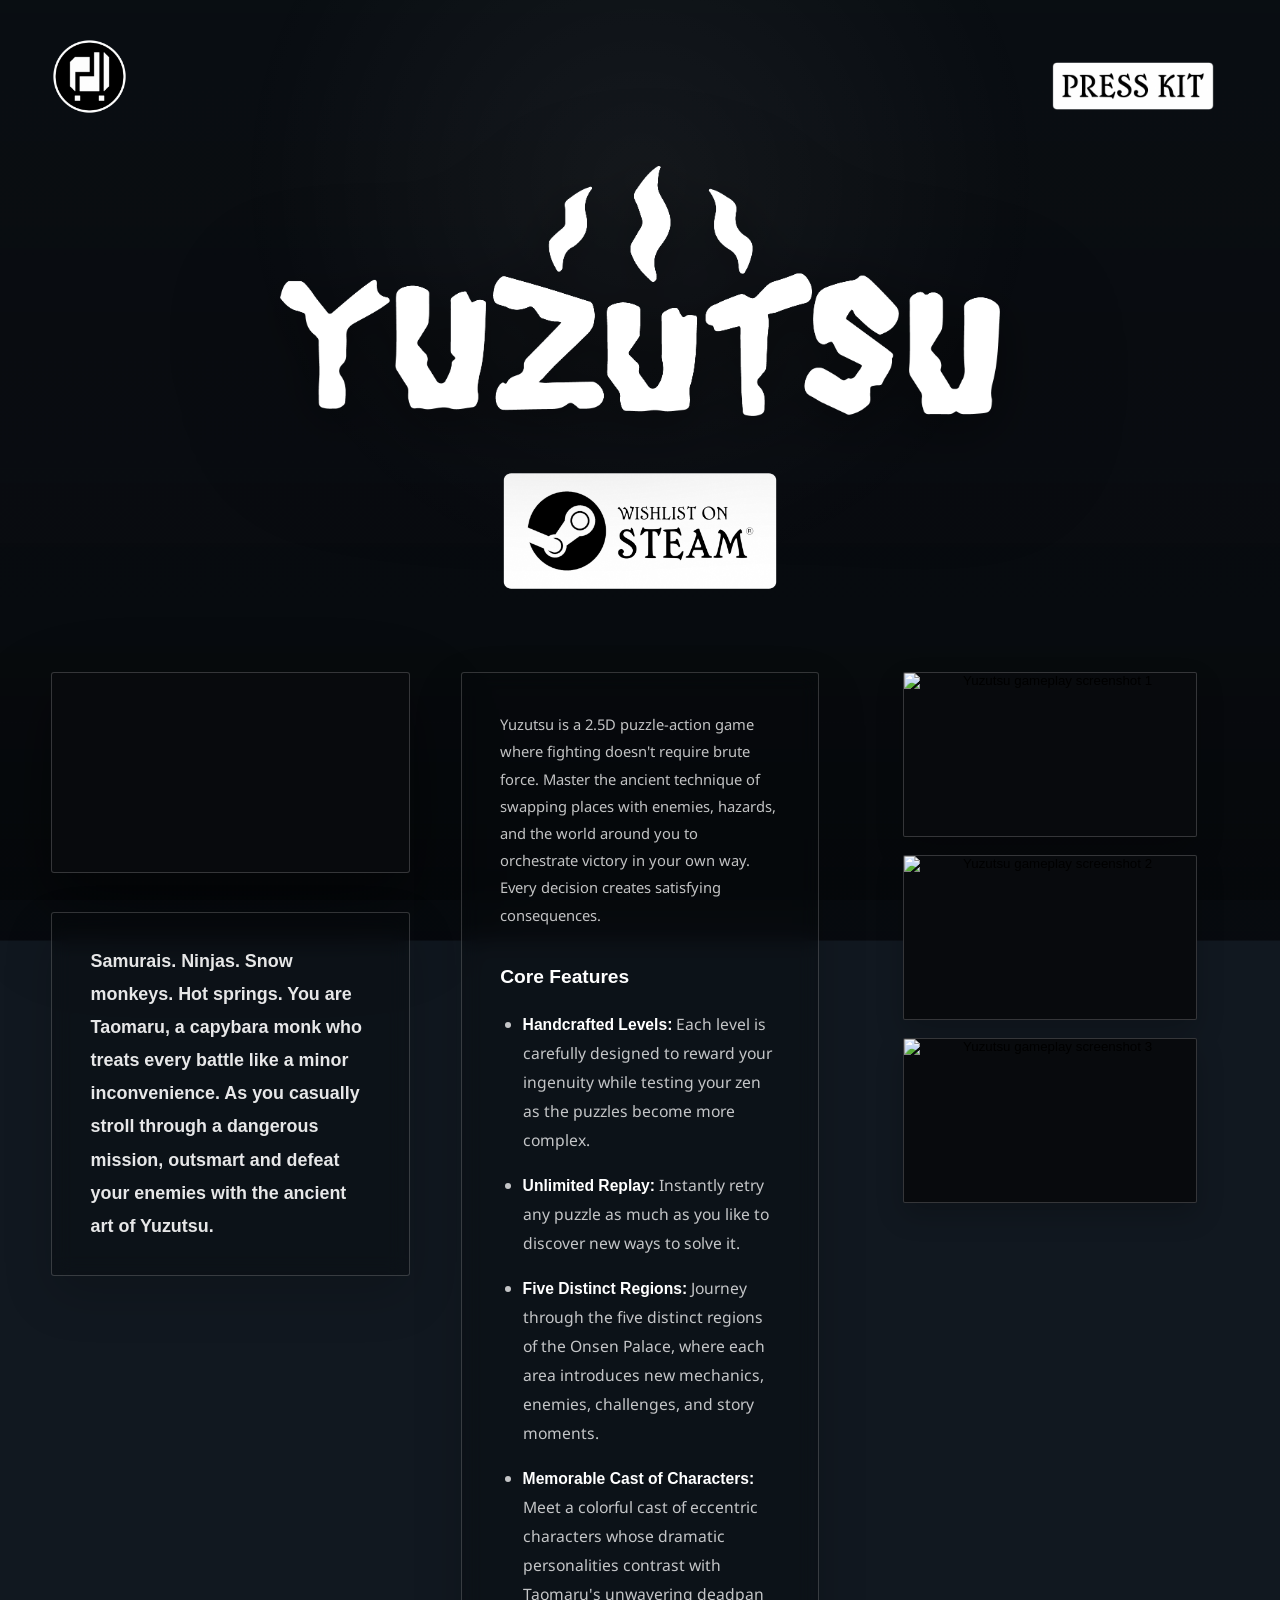
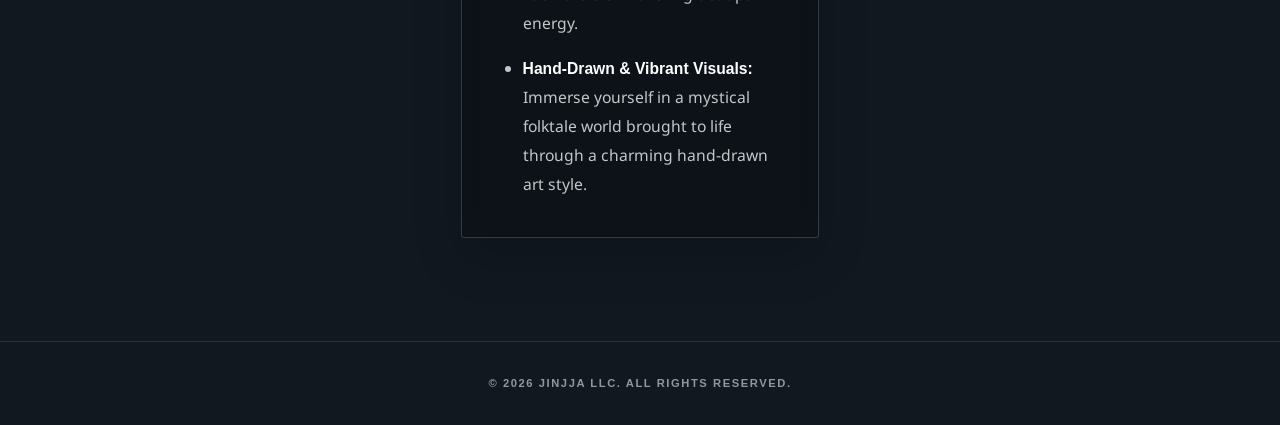
==== yuzutsu.html @ 68c14e81 "Complete Yuzutsu Page" ====
<!DOCTYPE html>
<html lang="en">
<head>
    <meta charset="UTF-8">
    <meta name="viewport" content="width=device-width, initial-scale=1.0">
    <meta name="description" content="Yuzutsu is a 2.5D action-puzzle game by JINJJA.">

    <title>YUZUTSU</title>

    <link rel="icon" type="image/png" href="assets/images/yuzutsu/yuzutsu-favicon.png">

    <link rel="stylesheet" href="css/yuzutsu.css">
    <script src="js/yuzutsu.js" defer></script>
</head>

<body>

<header class="game-header">
    <a class="home-button"
       href="index.html"
       aria-label="Return to the JINJJA homepage">
        <img src="assets/images/jinjja/jinjja-monogram2.png"
             alt=""
             aria-hidden="true">
    </a>

    <a class="press-kit-button"
       href="YOUR_GOOGLE_DRIVE_PRESS_KIT_LINK"
       target="_blank"
       rel="noopener noreferrer">
        <img src="assets/images/yuzutsu/yuzutsu-kit.png"
             alt="Open the Yuzutsu press kit">
    </a>
</header>

<main class="game-page">

<section class="game-hero" aria-labelledby="game-title">
    <h1 id="game-title" class="sr-only">Yuzutsu</h1>

    <img class="game-logo"
         src="assets/images/yuzutsu/yuzutsu-logo.png"
         alt="Yuzutsu">

    <a class="steam-cta"
       href="YOUR_STEAM_STORE_LINK"
       target="_blank"
       rel="noopener noreferrer">

        <img class="steam-cta__image"
             src="assets/images/yuzutsu/steam-wishlist.png"
             alt="Wishlist Yuzutsu on Steam">
    </a>
</section>

<section class="game-content"
         aria-label="Yuzutsu game information">

    <div class="game-content__left">

        <section class="trailer-section">
            <div class="trailer-frame">
                <iframe
                    src="https://www.youtube.com/embed/YOUR_VIDEO_ID"
                    title="Yuzutsu trailer"
                    loading="lazy"
                    allow="accelerometer; autoplay; clipboard-write; encrypted-media; gyroscope; picture-in-picture; web-share"
                    allowfullscreen>
                </iframe>
            </div>
        </section>

        <section class="short-description">
            <p>
                Samurais. Ninjas. Snow monkeys. Hot springs.
                You are Taomaru, a capybara monk who treats every battle
                like a minor inconvenience. As you casually stroll through
                a dangerous mission, outsmart and defeat your enemies with
                the ancient art of Yuzutsu.
            </p>
        </section>

    </div>

    <div class="game-content__middle">

        <section class="long-description">

            <p>
                Yuzutsu is a 2.5D puzzle-action game where fighting doesn't
                require brute force. Master the ancient technique of swapping
                places with enemies, hazards, and the world around you to
                orchestrate victory in your own way. Every decision creates
                satisfying consequences.
            </p>

            <h2 class="features-title">
                Core Features
            </h2>

            <ul class="feature-list">
                <li>
                    <strong>Handcrafted Levels:</strong>
                    Each level is carefully designed to reward your ingenuity
                    while testing your zen as the puzzles become more complex.
                </li>

                <li>
                    <strong>Unlimited Replay:</strong>
                    Instantly retry any puzzle as much as you like to discover
                    new ways to solve it.
                </li>

                <li>
                    <strong>Five Distinct Regions:</strong>
                    Journey through the five distinct regions of the Onsen Palace,
                    where each area introduces new mechanics, enemies,
                    challenges, and story moments.
                </li>

                <li>
                    <strong>Memorable Cast of Characters:</strong>
                    Meet a colorful cast of eccentric characters whose dramatic
                    personalities contrast with Taomaru's unwavering deadpan energy.
                </li>

                <li>
                    <strong>Hand-Drawn & Vibrant Visuals:</strong>
                    Immerse yourself in a mystical folktale world brought to life
                    through a charming hand-drawn art style.
                </li>
            </ul>

        </section>

    </div>

    <div class="game-content__right">

        <section class="gallery">

            <div class="gallery-grid">

                <button class="gallery-item"
                        type="button"
                        data-full-image="assets/images/yuzutsu/screenshots/screenshot-01.png"
                        aria-label="View screenshot 1">
                    <img src="assets/images/yuzutsu/screenshots/screenshot-01.png"
                         alt="Yuzutsu gameplay screenshot 1">
                </button>

                <button class="gallery-item"
                        type="button"
                        data-full-image="assets/images/yuzutsu/screenshots/screenshot-02.png"
                        aria-label="View screenshot 2">
                    <img src="assets/images/yuzutsu/screenshots/screenshot-02.png"
                         alt="Yuzutsu gameplay screenshot 2">
                </button>

                <button class="gallery-item"
                        type="button"
                        data-full-image="assets/images/yuzutsu/screenshots/screenshot-03.png"
                        aria-label="View screenshot 3">
                    <img src="assets/images/yuzutsu/screenshots/screenshot-03.png"
                         alt="Yuzutsu gameplay screenshot 3">
                </button>

                <!-- <button class="gallery-item"
                        type="button"
                        data-full-image="assets/images/yuzutsu/screenshots/screenshot-04.png"
                        aria-label="View screenshot 4">
                    <img src="assets/images/yuzutsu/screenshots/screenshot-04.png"
                         alt="Yuzutsu gameplay screenshot 4">
                </button>

                <button class="gallery-item"
                        type="button"
                        data-full-image="assets/images/yuzutsu/screenshots/screenshot-05.png"
                        aria-label="View screenshot 5">
                    <img src="assets/images/yuzutsu/screenshots/screenshot-05.png"
                         alt="Yuzutsu gameplay screenshot 5">
                </button> -->

            </div>

        </section>

    </div>

</section>

</main>

<div class="lightbox"
     aria-hidden="true"
     role="dialog"
     aria-modal="true"
     aria-label="Screenshot viewer">

    <button class="lightbox__close"
            type="button"
            aria-label="Close screenshot">
        ×
    </button>

    <img class="lightbox__image"
         src=""
         alt="">
</div>

<footer class="site-footer">
    <p>&copy; 2026 JINJJA LLC. All rights reserved.</p>
</footer>

</body>
</html>
---- css/yuzutsu.css ----
/* =========================================================
   YUZUTSU — GAME PAGE
   ========================================================= */

@font-face {
    font-family: "Yuzutsu Body";
    src: url("../assets/fonts/NotoSans-Regular.ttf")
        format("truetype");
    font-weight: 400;
    font-style: normal;
    font-display: swap;
}

@font-face {
    font-family: "Yuzutsu Body";
    src: url("../assets/fonts/NotoSans-SemiBold.ttf")
        format("truetype");
    font-weight: 600;
    font-style: normal;
    font-display: swap;
}


/* ---------------------------------------------------------
   VARIABLES
   --------------------------------------------------------- */

:root {
    --color-text: #ffffff;
    --color-muted: rgba(255, 255, 255, 0.76);
    --color-border: rgba(255, 255, 255, 0.18);
    --color-panel: rgba(8, 10, 13, 0.48);
    --color-panel-strong: rgba(8, 10, 13, 0.68);
    --color-overlay-top: rgba(7, 9, 12, 0.66);
    --color-overlay-bottom: rgba(7, 9, 12, 0.84);
    --color-focus: #f0b34f;

    --page-width: 1600px;
    --page-padding: clamp(1.25rem, 4vw, 4rem);
    --section-gap: clamp(3.5rem, 7vw, 7rem);

    --transition-fast: 180ms ease;
    --transition-medium: 400ms cubic-bezier(0.22, 1, 0.36, 1);
}


/* ---------------------------------------------------------
   RESET
   --------------------------------------------------------- */

*,
*::before,
*::after {
    box-sizing: border-box;
}

html {
    scroll-behavior: smooth;
}

body {
    position: relative;

    min-height: 100vh;
    margin: 0;

    background-color: #111820;
    color: var(--color-text);

    font-family:
        "Yuzutsu Body",
        "Noto Sans",
        Arial,
        Helvetica,
        sans-serif;

    line-height: 1.7;

    overflow-x: hidden;
}

img {
    display: block;
    max-width: 100%;
}

a {
    color: inherit;
}

button,
iframe {
    border: 0;
}

button,
a {
    -webkit-tap-highlight-color: transparent;
}


/* ---------------------------------------------------------
   BACKGROUND
   --------------------------------------------------------- */

body::before {
    content: "";

    position: fixed;
    inset: -1.5rem;

    z-index: -2;

    background:
        linear-gradient(
            to bottom,
            var(--color-overlay-top),
            var(--color-overlay-bottom)
        ),
        url("../assets/images/yuzutsu/yuzutsu-bg.png")
        center center / cover no-repeat;

    transform: scale(1.035);
}

body::after {
    content: "";

    position: fixed;
    inset: 0;

    z-index: -1;

    background:
        radial-gradient(
            circle at 50% 20%,
            rgba(255, 255, 255, 0.05),
            transparent 42%
        ),
        linear-gradient(
            to bottom,
            transparent 60%,
            rgba(0, 0, 0, 0.22)
        );

    pointer-events: none;
}


/* ---------------------------------------------------------
   ACCESSIBILITY
   --------------------------------------------------------- */

.sr-only {
    position: absolute;

    width: 1px;
    height: 1px;

    padding: 0;
    margin: -1px;

    overflow: hidden;
    clip: rect(0, 0, 0, 0);

    white-space: nowrap;
    border: 0;
}

:focus-visible {
    outline: 3px solid var(--color-focus);
    outline-offset: 5px;
}


/* ---------------------------------------------------------
   FIXED HEADER CONTROLS
   --------------------------------------------------------- */

.game-header {
    position: fixed;
    top: 0;
    left: 0;

    z-index: 1000;

    width: 100%;

    display: flex;
    align-items: flex-start;
    justify-content: space-between;

    padding:
        clamp(1.25rem, 3vw, 2.5rem)
        var(--page-padding);

    pointer-events: none;
}

.home-button,
.press-kit-button {
    display: block;

    pointer-events: auto;

    text-decoration: none;

    transition:
        transform var(--transition-medium),
        opacity var(--transition-fast),
        filter var(--transition-fast);
}


/* Home button */

.home-button {
    width: clamp(3.75rem, 6vw, 5rem);
    aspect-ratio: 1;
}

.home-button img {
    width: 100%;
    height: 100%;

    object-fit: contain;
}


/* Press Kit button */

.press-kit-button {
    width: clamp(145px, 15vw, 210px);
}

.press-kit-button img {
    width: 100%;
    height: auto;
}


/* Shared hover */

.home-button:hover,
.press-kit-button:hover {
    transform: translateY(-2px) scale(1.035);
    filter: brightness(1.08);
}

.home-button:active,
.press-kit-button:active {
    transform: scale(0.97);
}


/* ---------------------------------------------------------
   MAIN PAGE
   --------------------------------------------------------- */

.game-page {
    width: min(
        calc(100% - (var(--page-padding) * 2)),
        var(--page-width)
    );

    margin-inline: auto;

    padding:
        clamp(8rem, 13vw, 12rem)
        0
        clamp(5rem, 8vw, 8rem);
}


/* ---------------------------------------------------------
   GAME HERO
   --------------------------------------------------------- */

.game-hero {
    display: flex;
    flex-direction: column;
    align-items: center;

    text-align: center;

    margin-bottom: clamp(3rem, 5vw, 5rem);
}

.game-logo {
    width: min(720px, 78vw);
    height: auto;

    filter:
        drop-shadow(0 10px 22px rgba(0, 0, 0, 0.35))
        drop-shadow(0 24px 60px rgba(0, 0, 0, 0.28));
}


/* Steam image CTA */

.steam-cta {
    display: block;

    width: clamp(220px, 24vw, 310px);

    margin-top: clamp(1.75rem, 3vw, 2.75rem);

    text-decoration: none;

    transition:
        transform var(--transition-medium),
        filter var(--transition-fast);
}

.steam-cta__image,
.steam-cta__icon {
    width: 100%;
    height: auto;
}

.steam-cta:hover {
    transform: translateY(-3px) scale(1.025);
    filter:
        brightness(1.08)
        drop-shadow(0 14px 22px rgba(0, 0, 0, 0.25));
}

.steam-cta:active {
    transform: scale(0.98);
}


/* ---------------------------------------------------------
   THREE-COLUMN CONTENT
   --------------------------------------------------------- */

.game-content {
    display: grid;

    grid-template-columns:
        repeat(3, minmax(0, 1fr));

    gap: clamp(2rem, 4vw, 3.5rem);

    align-items: start;
}

.game-content__left,
.game-content__middle,
.game-content__right {
    min-width: 0;

    display: flex;
    flex-direction: column;
    align-items: stretch;
}

.game-content__left {
    gap: clamp(1.75rem, 3vw, 3rem);
}

.game-content__middle {
    gap: clamp(2rem, 3vw, 3rem);
}

.game-content__right {
    gap: clamp(1rem, 2vw, 1.5rem);
}


/* ---------------------------------------------------------
   TRAILER
   --------------------------------------------------------- */

.trailer-section {
    width: 100%;
}

.trailer-frame {
    position: relative;

    width: 100%;
    aspect-ratio: 16 / 9;

    overflow: hidden;

    background-color: #080a0d;
    border: 1px solid var(--color-border);
    border-radius: 3px;

    box-shadow:
        0 20px 45px rgba(0, 0, 0, 0.25),
        0 45px 100px rgba(0, 0, 0, 0.24);
}

.trailer-frame iframe {
    position: absolute;
    inset: 0;

    width: 100%;
    height: 100%;
}


/* ---------------------------------------------------------
   TEXT BLOCKS
   --------------------------------------------------------- */

.short-description,
.long-description {
    width: 100%;
    height: auto;
    min-height: 0;

    padding:
        clamp(1.35rem, 2.5vw, 2rem)
        clamp(1.5rem, 3vw, 2.5rem);

    overflow: visible;

    background-color: rgba(8, 10, 13, 0.36);

    border: 1px solid var(--color-border);
    border-radius: 3px;

    backdrop-filter: blur(10px);
    -webkit-backdrop-filter: blur(10px);

    box-shadow:
        0 20px 50px rgba(0, 0, 0, 0.16);
}

.long-description {
    padding:
        clamp(1.75rem, 3vw, 2.75rem)
        clamp(1.6rem, 3vw, 2.75rem);
}

/* Shared paragraph settings */
.short-description p,
.long-description p {
    margin: 0 0 1.25rem;

    color: var(--color-muted);

    line-height: 1.85;

    white-space: normal;
    overflow-wrap: break-word;
}

.short-description p:last-child,
.long-description p:last-child {
    margin-bottom: 0;
}

/* Short description (keep larger) */
.short-description p {
    color: rgba(255, 255, 255, 0.9);

    font-size: clamp(1.02rem, 1.4vw, 1.15rem);
    font-weight: 600;
}

/* Long description (slightly smaller) */
.long-description p {
    font-size: clamp(0.92rem, 1.05vw, 1rem);
}

/* ---------------------------------------------------------
   FEATURE LIST
   --------------------------------------------------------- */

.features-title {
    margin:
        2rem 0
        1rem;

    color: white;

    font-family:
        "Yuzutsu Body",
        "Noto Sans",
        Arial,
        sans-serif;

    font-size: clamp(1.15rem, 1.5vw, 1.35rem);
    font-weight: 700;
}

.feature-list {
    margin: 0;
    padding-left: 1.4rem;

    list-style-type: disc;

    color: var(--color-muted);

    font-size: clamp(0.98rem, 1.2vw, 1.08rem);
    line-height: 1.85;
}

.feature-list li {
    margin-bottom: 1rem;
}

.feature-list li:last-child {
    margin-bottom: 0;
}

.feature-list strong {
    color: white;
    font-weight: 700;
}

/* ---------------------------------------------------------
   SCREENSHOT GALLERY
   --------------------------------------------------------- */

.gallery {
    width: 82%;
    margin-inline: auto;
}

.gallery-grid {
    display: grid;
    grid-template-columns: 1.05fr;

    gap: clamp(0.75rem, 1.4vw, 1.1rem);
}

.gallery-item {
    position: relative;

    width: 100%;
    aspect-ratio: 16 / 9;

    padding: 0;

    overflow: hidden;

    background-color: #080a0d;
    border: 1px solid var(--color-border);
    border-radius: 2px;

    cursor: pointer;

    box-shadow:
        0 12px 28px rgba(0, 0, 0, 0.2);

    transition:
        transform var(--transition-medium),
        filter var(--transition-fast),
        border-color var(--transition-fast);
}

.gallery-item img {
    width: 100%;
    height: 100%;

    object-fit: cover;

    transition: transform 650ms cubic-bezier(0.22, 1, 0.36, 1);
}

.gallery-item::after {
    content: "";

    position: absolute;
    inset: 0;

    background:
        linear-gradient(
            to top,
            rgba(0, 0, 0, 0.18),
            transparent 55%
        );

    opacity: 0;

    transition: opacity var(--transition-fast);
}

.gallery-item:hover {
    transform: translateY(-4px);
    filter: brightness(1.08);
    border-color: rgba(255, 255, 255, 0.38);
}

.gallery-item:hover img {
    transform: scale(1.045);
}

.gallery-item:hover::after {
    opacity: 1;
}


/* ---------------------------------------------------------
   LIGHTBOX
   --------------------------------------------------------- */

.lightbox {
    position: fixed;
    inset: 0;

    z-index: 2000;

    display: grid;
    place-items: center;

    padding: clamp(1rem, 4vw, 4rem);

    background-color: rgba(0, 0, 0, 0.9);

    opacity: 0;
    visibility: hidden;
    pointer-events: none;

    transition:
        opacity var(--transition-medium),
        visibility var(--transition-medium);
}

.lightbox.is-open {
    opacity: 1;
    visibility: visible;
    pointer-events: auto;
}

.lightbox__image {
    max-width: min(92vw, 1500px);
    max-height: 86vh;

    object-fit: contain;

    border: 1px solid rgba(255, 255, 255, 0.24);

    box-shadow:
        0 30px 100px rgba(0, 0, 0, 0.55);

    transform: scale(0.96);

    transition: transform var(--transition-medium);
}

.lightbox.is-open .lightbox__image {
    transform: scale(1);
}

.lightbox__close {
    position: absolute;
    top: clamp(1rem, 3vw, 2rem);
    right: clamp(1rem, 3vw, 2rem);

    width: 3.25rem;
    height: 3.25rem;

    display: grid;
    place-items: center;

    padding: 0;

    background-color: rgba(255, 255, 255, 0.1);
    color: #ffffff;

    border: 1px solid rgba(255, 255, 255, 0.24);
    border-radius: 50%;

    font-size: 2rem;
    line-height: 1;

    cursor: pointer;

    backdrop-filter: blur(8px);
    -webkit-backdrop-filter: blur(8px);

    transition:
        transform var(--transition-medium),
        background-color var(--transition-fast);
}

.lightbox__close:hover {
    transform: rotate(5deg) scale(1.05);
    background-color: rgba(255, 255, 255, 0.18);
}


/* ---------------------------------------------------------
   FOOTER
   --------------------------------------------------------- */

.site-footer {
    padding:
        2rem
        var(--page-padding);

    text-align: center;

    border-top: 1px solid rgba(255, 255, 255, 0.1);
}

.site-footer p {
    margin: 0;

    color: rgba(255, 255, 255, 0.55);

    font-size: 0.7rem;
    font-weight: 600;
    letter-spacing: 0.14em;
    text-transform: uppercase;
}


/* ---------------------------------------------------------
   TABLET
   --------------------------------------------------------- */

@media (max-width: 1250px) {
    .game-content {
        grid-template-columns:
            minmax(0, 1.1fr)
            minmax(320px, 0.9fr);

        gap: clamp(2rem, 4vw, 4rem);
    }

    .game-content__right {
        grid-column: 1 / -1;
    }

    .gallery-grid {
        grid-template-columns: repeat(3, minmax(0, 1fr));
    }
}


/* ---------------------------------------------------------
   TABLET
   --------------------------------------------------------- */

@media (max-width: 950px) {
    .game-content {
        grid-template-columns: 1fr;
        gap: 3.5rem;
    }

    .game-content__right {
        grid-column: auto;
    }

    .gallery-grid {
        grid-template-columns: repeat(2, minmax(0, 1fr));
    }

    .game-logo {
        width: min(680px, 84vw);
    }
}


/* ---------------------------------------------------------
   MOBILE
   --------------------------------------------------------- */

@media (max-width: 650px) {
    :root {
        --page-padding: 1.15rem;
    }

    .game-header {
        padding-top: 1rem;
    }

    .home-button {
        width: 3.5rem;
    }

    .press-kit-button {
        width: min(38vw, 155px);
    }

    .game-page {
        padding-top: 7.5rem;
        padding-bottom: 4rem;
    }

    .game-hero {
        margin-bottom: 4rem;
    }

    .game-logo {
        width: min(88vw, 560px);
    }

    .steam-cta {
        width: min(72vw, 280px);

        margin-top: 1.75rem;
    }

    .game-content {
        gap: 3rem;
    }

    .gallery-grid {
        grid-template-columns: 1fr;
    }

    .short-description,
    .long-description {
        backdrop-filter: blur(7px);
        -webkit-backdrop-filter: blur(7px);
    }

    .site-footer {
        padding-block: 1.5rem;
    }
}


/* ---------------------------------------------------------
   REDUCED MOTION
   --------------------------------------------------------- */

@media (prefers-reduced-motion: reduce) {
    html {
        scroll-behavior: auto;
    }

    *,
    *::before,
    *::after {
        animation-duration: 0.01ms !important;
        animation-iteration-count: 1 !important;
        scroll-behavior: auto !important;
        transition-duration: 0.01ms !important;
    }
}
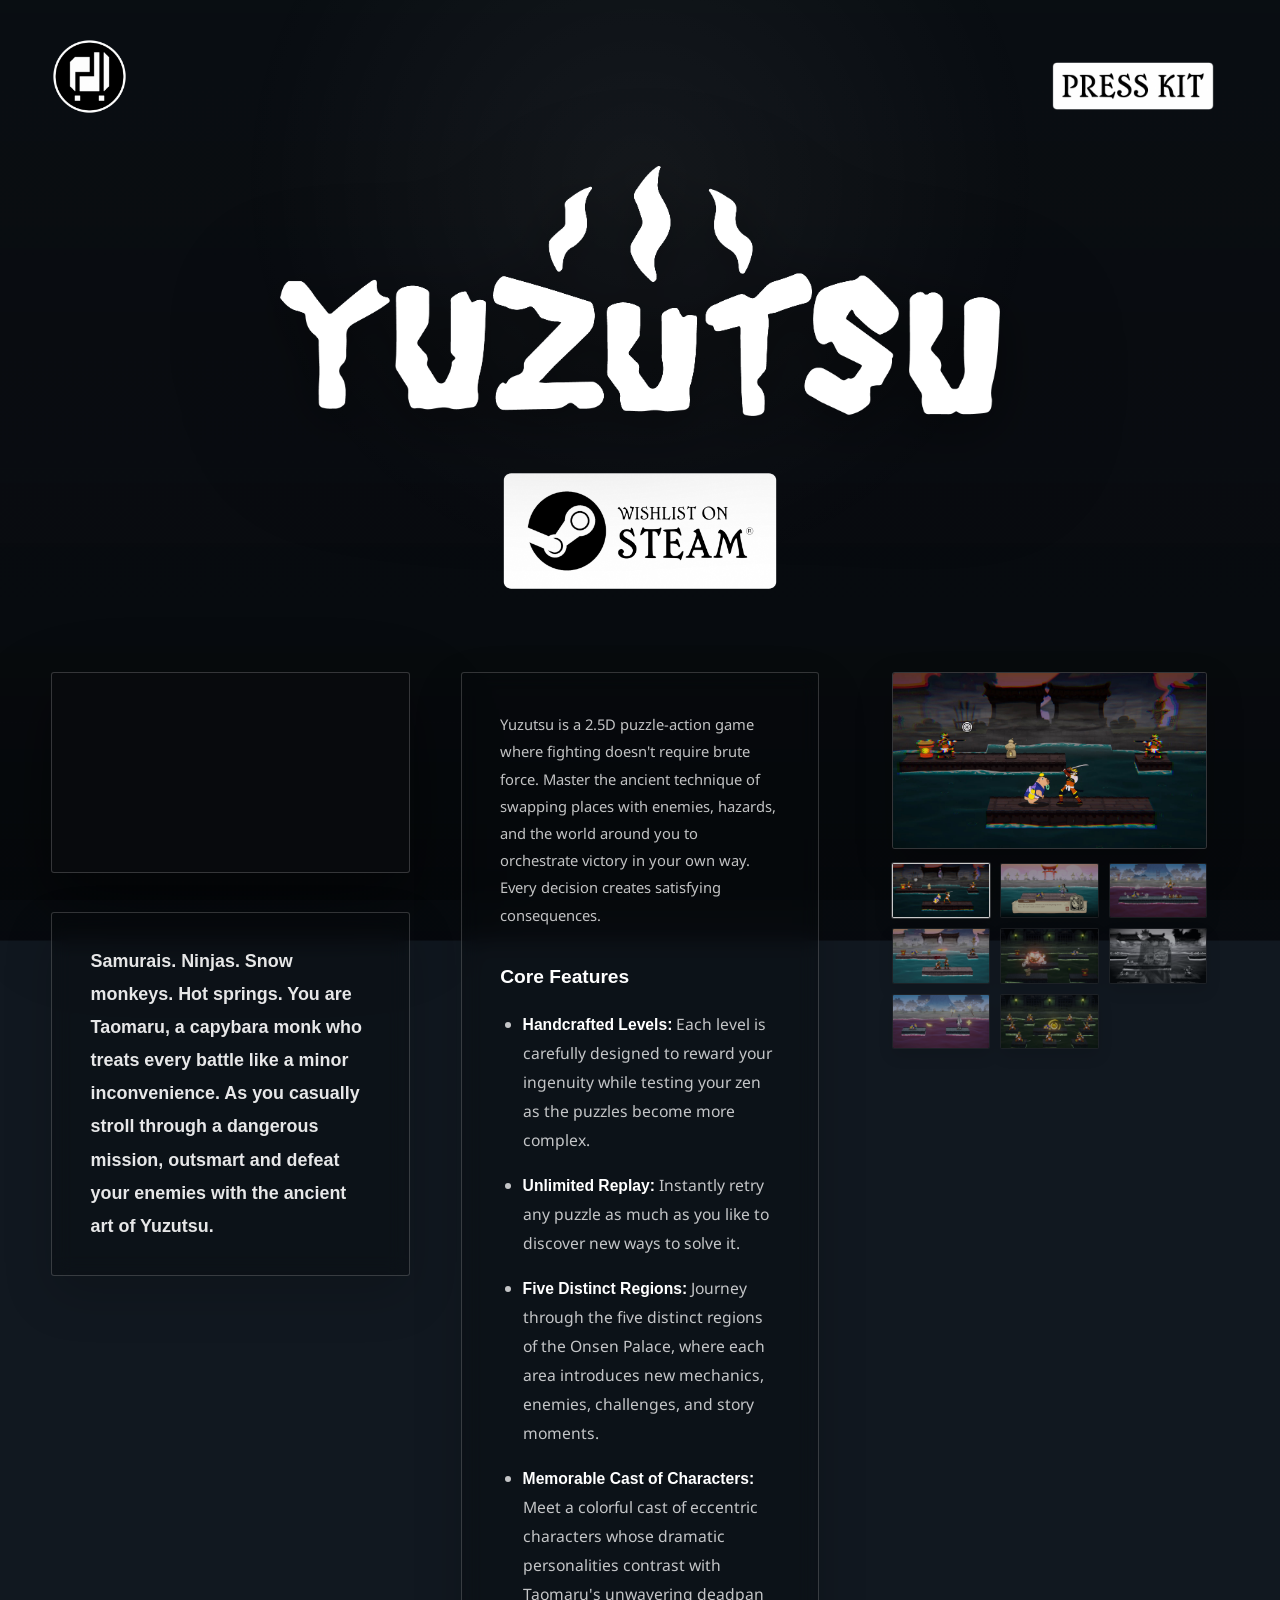
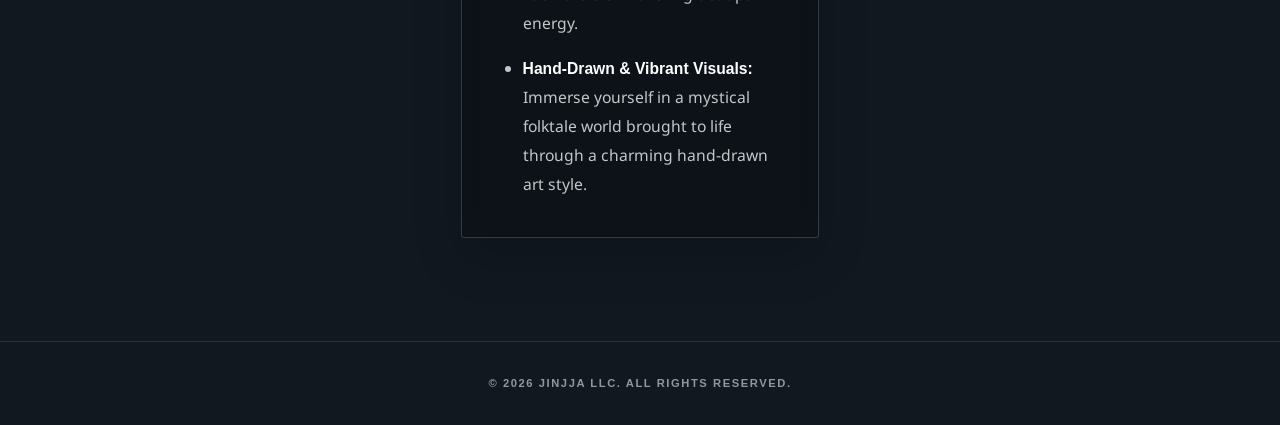
==== commit 4e5d618f: "Yuzutsu Screenshot Fix" ====
--- a/yuzutsu.html
+++ b/yuzutsu.html
@@ -1,5 +1,6 @@
 <!DOCTYPE html>
 <html lang="en">
+
 <head>
     <meta charset="UTF-8">
     <meta name="viewport" content="width=device-width, initial-scale=1.0">
@@ -8,6 +9,15 @@
     <title>YUZUTSU</title>
 
     <link rel="icon" type="image/png" href="assets/images/yuzutsu/yuzutsu-favicon.png">
+
+    <!-- Google tag (gtag.js) -->
+    <script async src="https://www.googletagmanager.com/gtag/js?id=G-5N782JCL40"></script>
+    <script>
+        window.dataLayer = window.dataLayer || [];
+        function gtag(){dataLayer.push(arguments);}
+        gtag('js', new Date());
+        gtag('config', 'G-5N782JCL40');
+    </script>
 
     <link rel="stylesheet" href="css/yuzutsu.css">
     <script src="js/yuzutsu.js" defer></script>
@@ -25,7 +35,7 @@
     </a>
 
     <a class="press-kit-button"
-       href="YOUR_GOOGLE_DRIVE_PRESS_KIT_LINK"
+       href="https://drive.google.com/drive/folders/18LwGQkb94D5IC4MFbi_P8l16iuYItbhD?usp=drive_link"
        target="_blank"
        rel="noopener noreferrer">
         <img src="assets/images/yuzutsu/yuzutsu-kit.png"
@@ -137,49 +147,74 @@
 
     <div class="game-content__right">
 
-        <section class="gallery">
-
-            <div class="gallery-grid">
-
-                <button class="gallery-item"
-                        type="button"
-                        data-full-image="assets/images/yuzutsu/screenshots/screenshot-01.png"
-                        aria-label="View screenshot 1">
-                    <img src="assets/images/yuzutsu/screenshots/screenshot-01.png"
-                         alt="Yuzutsu gameplay screenshot 1">
-                </button>
-
-                <button class="gallery-item"
-                        type="button"
-                        data-full-image="assets/images/yuzutsu/screenshots/screenshot-02.png"
-                        aria-label="View screenshot 2">
-                    <img src="assets/images/yuzutsu/screenshots/screenshot-02.png"
-                         alt="Yuzutsu gameplay screenshot 2">
-                </button>
-
-                <button class="gallery-item"
-                        type="button"
-                        data-full-image="assets/images/yuzutsu/screenshots/screenshot-03.png"
-                        aria-label="View screenshot 3">
-                    <img src="assets/images/yuzutsu/screenshots/screenshot-03.png"
-                         alt="Yuzutsu gameplay screenshot 3">
-                </button>
-
-                <!-- <button class="gallery-item"
-                        type="button"
-                        data-full-image="assets/images/yuzutsu/screenshots/screenshot-04.png"
-                        aria-label="View screenshot 4">
-                    <img src="assets/images/yuzutsu/screenshots/screenshot-04.png"
-                         alt="Yuzutsu gameplay screenshot 4">
-                </button>
-
-                <button class="gallery-item"
-                        type="button"
-                        data-full-image="assets/images/yuzutsu/screenshots/screenshot-05.png"
-                        aria-label="View screenshot 5">
-                    <img src="assets/images/yuzutsu/screenshots/screenshot-05.png"
-                         alt="Yuzutsu gameplay screenshot 5">
-                </button> -->
+        <section class="gallery" aria-label="Yuzutsu screenshots">
+
+            <button class="gallery-preview"
+                    type="button"
+                    data-full-image="assets/images/yuzutsu/screenshots/SS_0.jpg"
+                    aria-label="Open selected screenshot full size">
+                <img id="gallery-preview-image"
+                     src="assets/images/yuzutsu/screenshots/SS_0.jpg"
+                     alt="Yuzutsu gameplay screenshot 1">
+            </button>
+
+            <div class="gallery-grid" aria-label="Choose a screenshot">
+
+                <button class="gallery-item is-active" type="button"
+                        data-full-image="assets/images/yuzutsu/screenshots/SS_0.jpg"
+                        data-alt="Yuzutsu gameplay screenshot 1"
+                        aria-label="Select screenshot 1" aria-pressed="true">
+                    <img src="assets/images/yuzutsu/screenshots/SS_0.jpg" alt="" aria-hidden="true">
+                </button>
+
+                <button class="gallery-item" type="button"
+                        data-full-image="assets/images/yuzutsu/screenshots/SS_1.jpg"
+                        data-alt="Yuzutsu gameplay screenshot 2"
+                        aria-label="Select screenshot 2" aria-pressed="false">
+                    <img src="assets/images/yuzutsu/screenshots/SS_1.jpg" alt="" aria-hidden="true">
+                </button>
+
+                <button class="gallery-item" type="button"
+                        data-full-image="assets/images/yuzutsu/screenshots/SS_2.jpg"
+                        data-alt="Yuzutsu gameplay screenshot 3"
+                        aria-label="Select screenshot 3" aria-pressed="false">
+                    <img src="assets/images/yuzutsu/screenshots/SS_2.jpg" alt="" aria-hidden="true">
+                </button>
+
+                <button class="gallery-item" type="button"
+                        data-full-image="assets/images/yuzutsu/screenshots/SS_3.jpg"
+                        data-alt="Yuzutsu gameplay screenshot 4"
+                        aria-label="Select screenshot 4" aria-pressed="false">
+                    <img src="assets/images/yuzutsu/screenshots/SS_3.jpg" alt="" aria-hidden="true">
+                </button>
+
+                <button class="gallery-item" type="button"
+                        data-full-image="assets/images/yuzutsu/screenshots/SS_4.jpg"
+                        data-alt="Yuzutsu gameplay screenshot 5"
+                        aria-label="Select screenshot 5" aria-pressed="false">
+                    <img src="assets/images/yuzutsu/screenshots/SS_4.jpg" alt="" aria-hidden="true">
+                </button>
+
+                <button class="gallery-item" type="button"
+                        data-full-image="assets/images/yuzutsu/screenshots/SS_5.jpg"
+                        data-alt="Yuzutsu gameplay screenshot 6"
+                        aria-label="Select screenshot 6" aria-pressed="false">
+                    <img src="assets/images/yuzutsu/screenshots/SS_5.jpg" alt="" aria-hidden="true">
+                </button>
+
+                <button class="gallery-item" type="button"
+                        data-full-image="assets/images/yuzutsu/screenshots/SS_6.jpg"
+                        data-alt="Yuzutsu gameplay screenshot 7"
+                        aria-label="Select screenshot 7" aria-pressed="false">
+                    <img src="assets/images/yuzutsu/screenshots/SS_6.jpg" alt="" aria-hidden="true">
+                </button>
+
+                <button class="gallery-item" type="button"
+                        data-full-image="assets/images/yuzutsu/screenshots/SS_7.jpg"
+                        data-alt="Yuzutsu gameplay screenshot 8"
+                        aria-label="Select screenshot 8" aria-pressed="false">
+                    <img src="assets/images/yuzutsu/screenshots/SS_7.jpg" alt="" aria-hidden="true">
+                </button>
 
             </div>
 
--- a/css/yuzutsu.css
+++ b/css/yuzutsu.css
@@ -518,81 +518,103 @@
    --------------------------------------------------------- */
 
 .gallery {
-    width: 82%;
+    width: 88%;
+    max-width: 430px;
     margin-inline: auto;
 }
 
-.gallery-grid {
-    display: grid;
-    grid-template-columns: 1.05fr;
-
-    gap: clamp(0.75rem, 1.4vw, 1.1rem);
-}
-
-.gallery-item {
+.gallery-preview {
     position: relative;
-
+    display: block;
     width: 100%;
     aspect-ratio: 16 / 9;
-
+    margin: 0 0 0.85rem;
     padding: 0;
-
     overflow: hidden;
-
     background-color: #080a0d;
     border: 1px solid var(--color-border);
-    border-radius: 2px;
-
-    cursor: pointer;
-
-    box-shadow:
-        0 12px 28px rgba(0, 0, 0, 0.2);
-
+    border-radius: 3px;
+    cursor: zoom-in;
+    box-shadow: 0 16px 36px rgba(0, 0, 0, 0.24);
     transition:
         transform var(--transition-medium),
         filter var(--transition-fast),
         border-color var(--transition-fast);
 }
 
+.gallery-preview img {
+    width: 100%;
+    height: 100%;
+    object-fit: cover;
+    transition:
+        opacity 180ms ease,
+        transform 650ms cubic-bezier(0.22, 1, 0.36, 1);
+}
+
+.gallery-preview.is-changing img {
+    opacity: 0.35;
+    transform: scale(0.985);
+}
+
+.gallery-preview:hover {
+    transform: translateY(-3px);
+    filter: brightness(1.06);
+    border-color: rgba(255, 255, 255, 0.38);
+}
+
+.gallery-preview:hover img {
+    transform: scale(1.015);
+}
+
+.gallery-grid {
+    display: grid;
+    grid-template-columns: repeat(3, minmax(0, 1fr));
+    gap: clamp(0.4rem, 0.8vw, 0.65rem);
+}
+
+.gallery-item {
+    position: relative;
+    width: 100%;
+    aspect-ratio: 16 / 9;
+    padding: 0;
+    overflow: hidden;
+    background-color: #080a0d;
+    border: 1px solid rgba(255, 255, 255, 0.12);
+    border-radius: 2px;
+    cursor: pointer;
+    opacity: 0.62;
+    box-shadow: 0 7px 16px rgba(0, 0, 0, 0.18);
+    transition:
+        transform var(--transition-medium),
+        opacity var(--transition-fast),
+        filter var(--transition-fast),
+        border-color var(--transition-fast);
+}
+
 .gallery-item img {
     width: 100%;
     height: 100%;
-
     object-fit: cover;
-
-    transition: transform 650ms cubic-bezier(0.22, 1, 0.36, 1);
-}
-
-.gallery-item::after {
-    content: "";
-
-    position: absolute;
-    inset: 0;
-
-    background:
-        linear-gradient(
-            to top,
-            rgba(0, 0, 0, 0.18),
-            transparent 55%
-        );
-
-    opacity: 0;
-
-    transition: opacity var(--transition-fast);
+    transition: transform 450ms cubic-bezier(0.22, 1, 0.36, 1);
 }
 
 .gallery-item:hover {
-    transform: translateY(-4px);
-    filter: brightness(1.08);
-    border-color: rgba(255, 255, 255, 0.38);
+    opacity: 0.9;
+    filter: brightness(1.07);
+    transform: translateY(-2px);
+    border-color: rgba(255, 255, 255, 0.35);
 }
 
 .gallery-item:hover img {
-    transform: scale(1.045);
-}
-
-.gallery-item:hover::after {
+    transform: scale(1.04);
+}
+
+.gallery-item.is-active {
     opacity: 1;
+    border-color: rgba(255, 255, 255, 0.78);
+    box-shadow:
+        0 0 0 1px rgba(255, 255, 255, 0.18),
+        0 8px 18px rgba(0, 0, 0, 0.2);
 }
 
 
@@ -729,8 +751,19 @@
         grid-column: 1 / -1;
     }
 
+    .gallery {
+        width: min(100%, 900px);
+        max-width: 900px;
+    }
+
+    .gallery-preview {
+        width: min(100%, 760px);
+        margin-inline: auto;
+        margin-bottom: 1rem;
+    }
+
     .gallery-grid {
-        grid-template-columns: repeat(3, minmax(0, 1fr));
+        grid-template-columns: repeat(4, minmax(0, 1fr));
     }
 }
 
@@ -749,8 +782,17 @@
         grid-column: auto;
     }
 
+    .gallery {
+        width: min(100%, 760px);
+        max-width: 760px;
+    }
+
+    .gallery-preview {
+        width: 100%;
+    }
+
     .gallery-grid {
-        grid-template-columns: repeat(2, minmax(0, 1fr));
+        grid-template-columns: repeat(4, minmax(0, 1fr));
     }
 
     .game-logo {
@@ -803,8 +845,14 @@
         gap: 3rem;
     }
 
+    .gallery {
+        width: 100%;
+        max-width: none;
+    }
+
     .gallery-grid {
-        grid-template-columns: 1fr;
+        grid-template-columns: repeat(2, minmax(0, 1fr));
+        gap: 0.55rem;
     }
 
     .short-description,
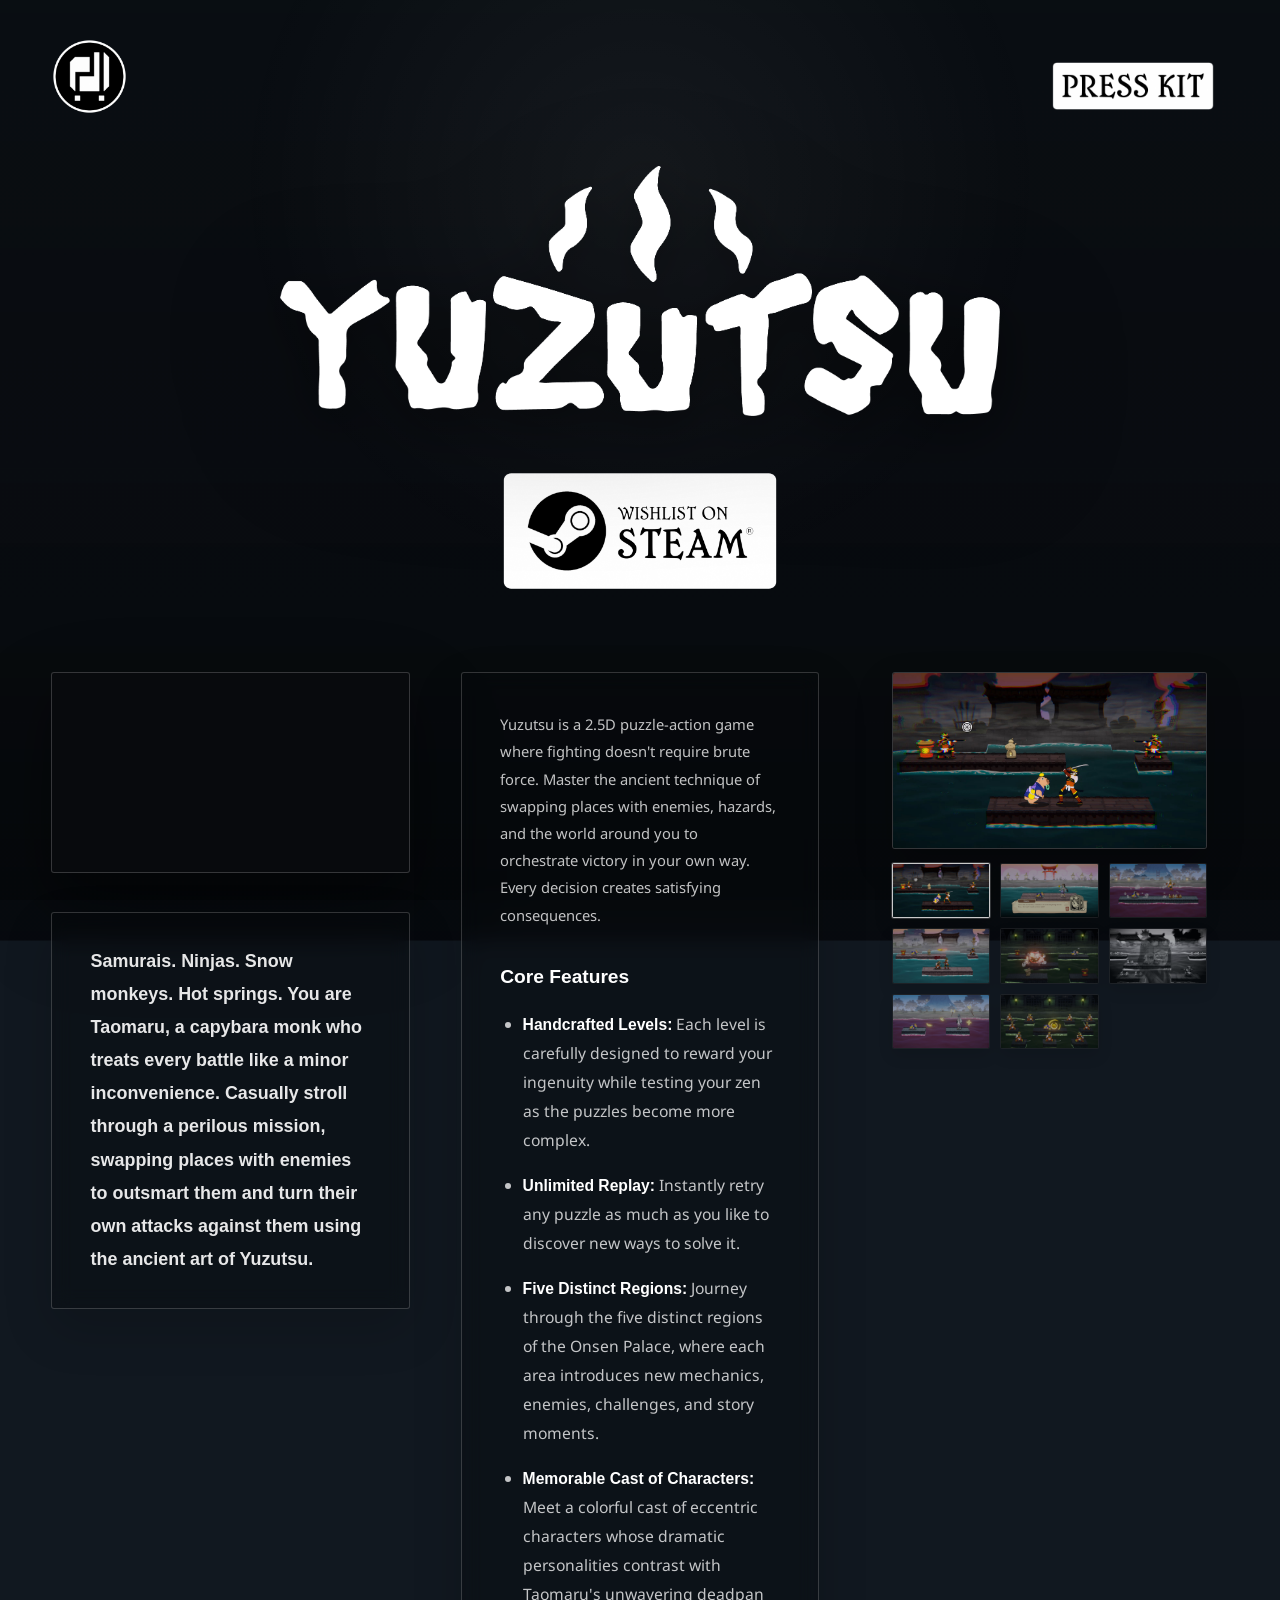
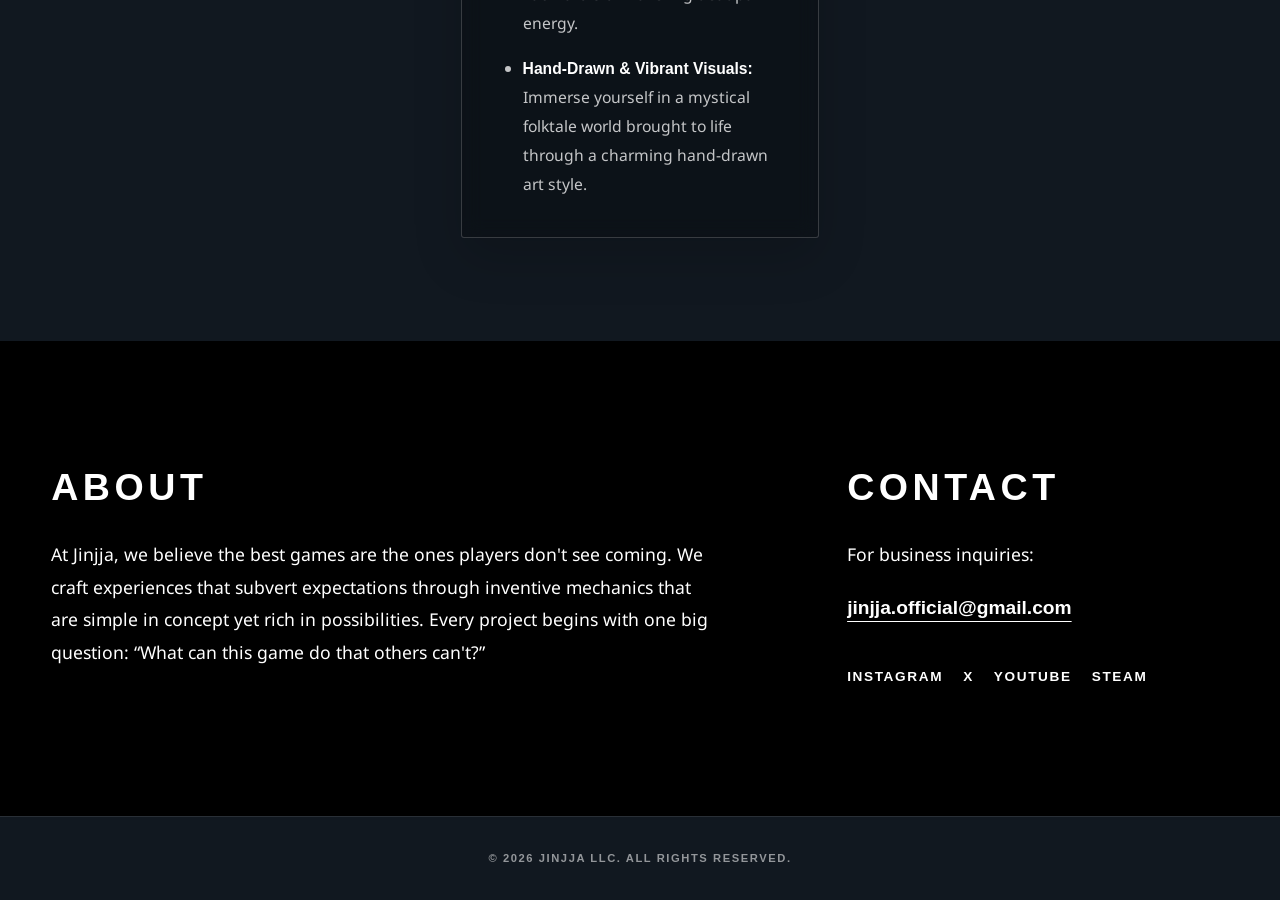
==== commit 1246d3d4: "Team Profile + Contacts" ====
--- a/yuzutsu.html
+++ b/yuzutsu.html
@@ -11,13 +11,15 @@
     <link rel="icon" type="image/png" href="assets/images/yuzutsu/yuzutsu-favicon.png">
 
     <!-- Google tag (gtag.js) -->
-    <script async src="https://www.googletagmanager.com/gtag/js?id=G-5N782JCL40"></script>
+    <script async src="https://www.googletagmanager.com/gtag/js?id=G-JM4FBG57YD"></script>
     <script>
-        window.dataLayer = window.dataLayer || [];
-        function gtag(){dataLayer.push(arguments);}
-        gtag('js', new Date());
-        gtag('config', 'G-5N782JCL40');
+    window.dataLayer = window.dataLayer || [];
+    function gtag(){dataLayer.push(arguments);}
+    gtag('js', new Date());
+
+    gtag('config', 'G-JM4FBG57YD');
     </script>
+
 
     <link rel="stylesheet" href="css/yuzutsu.css">
     <script src="js/yuzutsu.js" defer></script>
@@ -71,7 +73,7 @@
         <section class="trailer-section">
             <div class="trailer-frame">
                 <iframe
-                    src="https://www.youtube.com/embed/YOUR_VIDEO_ID"
+                    src="https://www.youtube.com/embed/jU7c9bJ0kPg"
                     title="Yuzutsu trailer"
                     loading="lazy"
                     allow="accelerometer; autoplay; clipboard-write; encrypted-media; gyroscope; picture-in-picture; web-share"
@@ -82,11 +84,8 @@
 
         <section class="short-description">
             <p>
-                Samurais. Ninjas. Snow monkeys. Hot springs.
-                You are Taomaru, a capybara monk who treats every battle
-                like a minor inconvenience. As you casually stroll through
-                a dangerous mission, outsmart and defeat your enemies with
-                the ancient art of Yuzutsu.
+                Samurais. Ninjas. Snow monkeys. Hot springs. You are Taomaru, a capybara monk who treats every battle like a minor inconvenience. 
+                Casually stroll through a perilous mission, swapping places with enemies to outsmart them and turn their own attacks against them using the ancient art of Yuzutsu.
             </p>
         </section>
 
@@ -224,6 +223,100 @@
 
 </section>
 
+<!-- Studio information -->
+        <section class="studio-info">
+            <div class="section-container studio-info__grid">
+                <!-- About -->
+                <div
+                    class="about"
+                    aria-labelledby="about-title"
+                >
+                    <h2
+                        id="about-title"
+                        class="section-title"
+                    >
+                        About
+                    </h2>
+
+                    <p>
+                        At Jinjja, we believe the best games are the ones
+                        players don't see coming. We craft experiences
+                        that subvert expectations through inventive
+                        mechanics that are simple in concept yet rich
+                        in possibilities. Every project begins with one
+                        big question: “What can this game do that others
+                        can't?”
+                    </p>
+                </div>
+
+                <!-- Contact -->
+                <div
+                    class="contact"
+                    aria-labelledby="contact-title"
+                >
+                    <h2
+                        id="contact-title"
+                        class="section-title"
+                    >
+                        Contact
+                    </h2>
+
+                    <p>
+                        For business inquiries:
+                    </p>
+
+                    <a
+                        class="contact__email"
+                        href="mailto:jinjja.official@gmail.com"
+                    >
+                        jinjja.official@gmail.com
+                    </a>
+
+                    <nav
+                        class="social-links"
+                        aria-label="JINJJA social media"
+                    >
+                        <a
+                            href="#"
+                            target="_blank"
+                            rel="noopener noreferrer"
+                            aria-label="Instagram"
+                        >
+                            Instagram
+                        </a>
+                        
+                        <a
+                            href="#"
+                            target="_blank"
+                            rel="noopener noreferrer"
+                            aria-label="JINJJA on X"
+                        >
+                            X
+                        </a>
+
+                        <a
+                            href="#"
+                            target="_blank"
+                            rel="noopener noreferrer"
+                            aria-label="JINJJA on YouTube"
+                        >
+                            YouTube
+                        </a>
+
+                        <a
+                            href="#"
+                            target="_blank"
+                            rel="noopener noreferrer"
+                            aria-label="JINJJA on Steam"
+                        >
+                            Steam
+                        </a>
+                    </nav>
+                </div>
+            </div>
+        </section>
+    </main>
+
 </main>
 
 <div class="lightbox"
--- a/css/yuzutsu.css
+++ b/css/yuzutsu.css
@@ -268,7 +268,7 @@
     padding:
         clamp(8rem, 13vw, 12rem)
         0
-        clamp(5rem, 8vw, 8rem);
+        0;
 }
 
 
@@ -707,6 +707,137 @@
     background-color: rgba(255, 255, 255, 0.18);
 }
 
+/* ---------------------------------------------------------
+   SHARED SECTION LAYOUT
+   --------------------------------------------------------- */
+
+.section-container {
+    width: min(
+        calc(100% - (var(--page-padding) * 2)),
+        1400px
+    );
+
+    margin-inline: auto;
+}
+
+.section-title {
+    margin: 0;
+
+    font-size: clamp(1.5rem, 3vw, 2.35rem);
+    font-weight: 750;
+    line-height: 1;
+    letter-spacing: 0.12em;
+    text-transform: uppercase;
+}
+
+
+/* ---------------------------------------------------------
+   ABOUT AND CONTACT
+   --------------------------------------------------------- */
+
+.studio-info {
+    width: 100vw;
+
+    padding:
+        clamp(5rem, 10vw, 9rem)
+        0;
+
+    margin-top: clamp(5rem, 8vw, 8rem);
+    margin-left: calc(50% - 50vw);
+
+    background-color: #000000;
+}
+
+.studio-info__grid {
+    display: grid;
+    grid-template-columns:
+        minmax(0, 1.4fr)
+        minmax(260px, 0.8fr);
+
+    gap: clamp(4rem, 10vw, 9rem);
+    align-items: start;
+}
+
+.studio-info .section-title {
+    margin-bottom: 2rem;
+}
+
+.about p,
+.contact p {
+    margin-top: 0;
+
+    color: #ffffff;
+
+    font-size: clamp(1rem, 1.4vw, 1.1rem);
+    line-height: 1.85;
+}
+
+
+/* ---------------------------------------------------------
+   CONTACT
+   --------------------------------------------------------- */
+
+.contact__email {
+    display: inline-block;
+
+    margin-top: 0.25rem;
+
+    font-size: clamp(1rem, 1.7vw, 1.2rem);
+    font-weight: 700;
+
+    text-decoration-thickness: 1px;
+    text-underline-offset: 0.35em;
+
+    transition:
+        color var(--transition-fast),
+        text-decoration-color var(--transition-fast);
+}
+
+.contact__email:hover {
+    color: var(--color-focus);
+}
+
+.social-links {
+    display: flex;
+    flex-wrap: wrap;
+    gap: 0.75rem 1.25rem;
+
+    margin-top: 2.5rem;
+}
+
+.social-links a {
+    position: relative;
+
+    font-size: 0.85rem;
+    font-weight: 700;
+    letter-spacing: 0.12em;
+
+    text-decoration: none;
+    text-transform: uppercase;
+}
+
+.social-links a::after {
+    content: "";
+
+    position: absolute;
+    left: 0;
+    bottom: -0.35rem;
+
+    width: 100%;
+    height: 1px;
+
+    background-color: currentColor;
+
+    transform: scaleX(0);
+    transform-origin: right;
+
+    transition: transform var(--transition-medium);
+}
+
+.social-links a:hover::after {
+    transform: scaleX(1);
+    transform-origin: left;
+}
 
 /* ---------------------------------------------------------
    FOOTER
@@ -798,6 +929,11 @@
     .game-logo {
         width: min(680px, 84vw);
     }
+
+    .studio-info__grid {
+        grid-template-columns: 1fr;
+        gap: 5rem;
+    }
 }
 
 
@@ -824,7 +960,6 @@
 
     .game-page {
         padding-top: 7.5rem;
-        padding-bottom: 4rem;
     }
 
     .game-hero {
